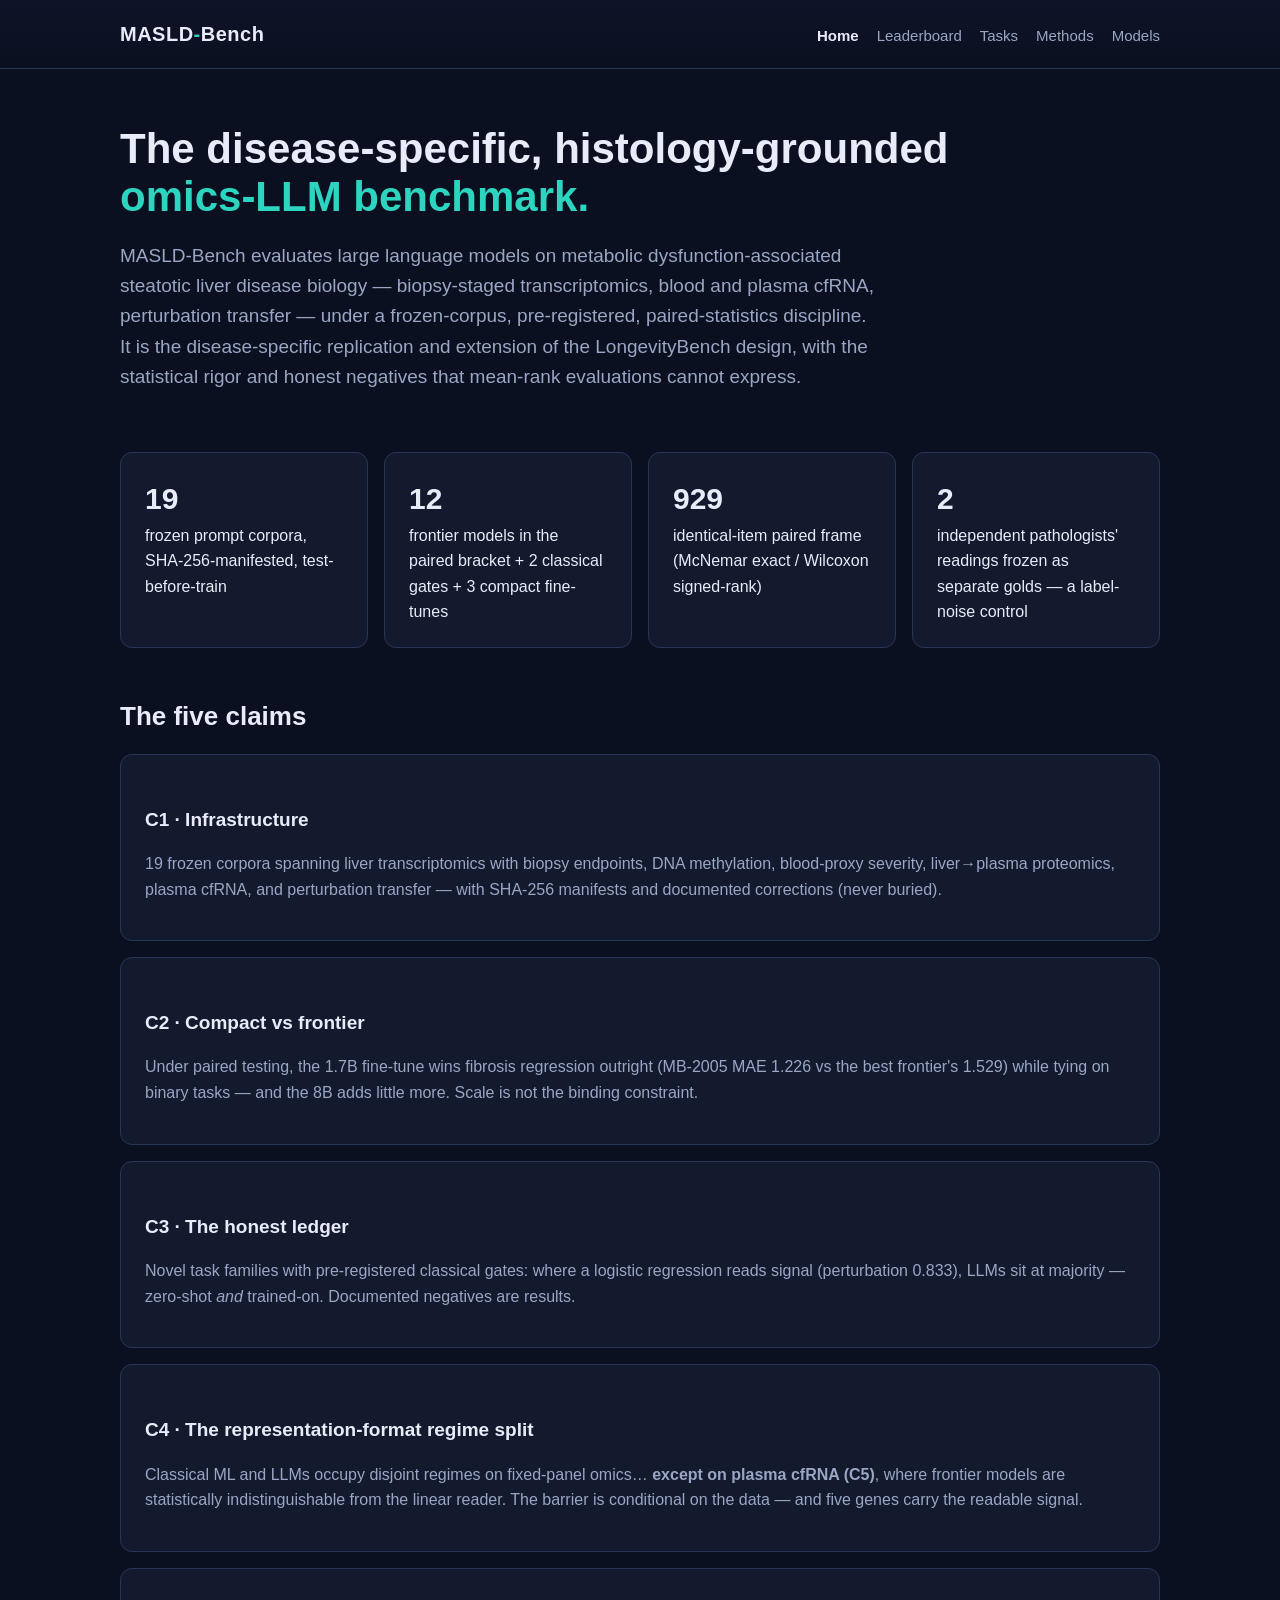
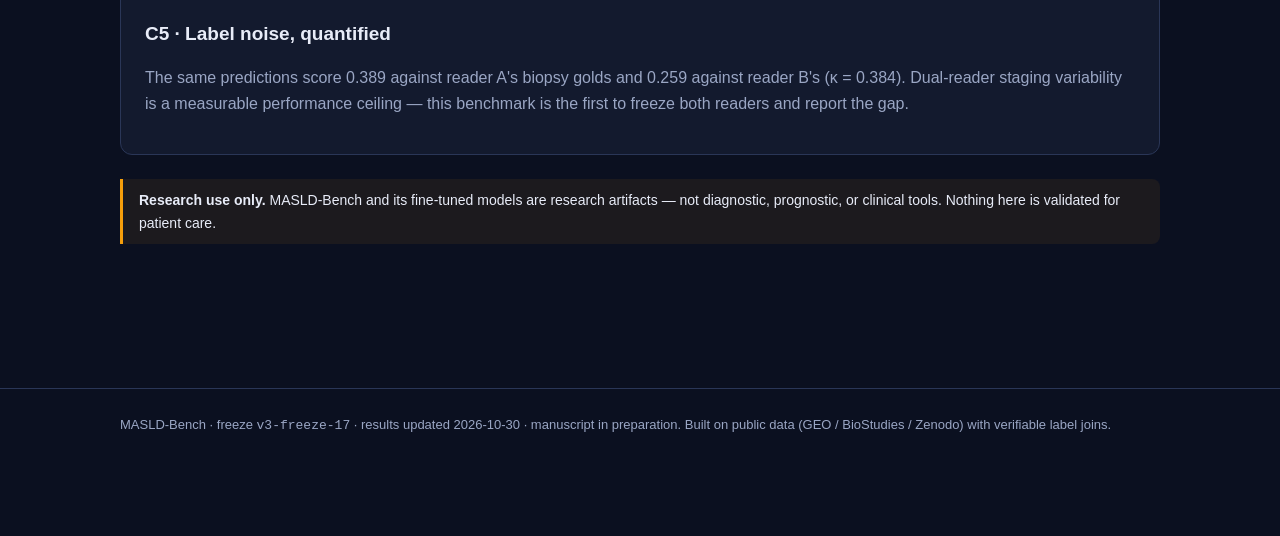
==== site/index.html @ e5a36904 "MASLD-Bench: benchmark code, frozen plans, results tables, site, and HF release artifacts" ====
<!doctype html>
<html lang="en">
<head>
<meta charset="utf-8">
<meta name="viewport" content="width=device-width, initial-scale=1">
<title>MASLD-Bench — the disease-specific omics-LLM benchmark</title>
<link rel="stylesheet" href="assets/style.css">
</head>
<body data-page="home">
<header class="site">
  <div class="wrap">
    <div class="brand">MASLD<span class="accent">-</span>Bench</div>
    <nav class="site">
      <a href="index.html" data-page="home">Home</a>
      <a href="leaderboard.html" data-page="leaderboard">Leaderboard</a>
      <a href="tasks.html" data-page="tasks">Tasks</a>
      <a href="methods.html" data-page="methods">Methods</a>
      <a href="models.html" data-page="models">Models</a>
    </nav>
  </div>
</header>

<div class="wrap">
  <div class="hero">
    <h1>The disease-specific, histology-grounded<br><span class="accent">omics-LLM benchmark.</span></h1>
    <p class="lede">MASLD-Bench evaluates large language models on metabolic dysfunction-associated
      steatotic liver disease biology — biopsy-staged transcriptomics, blood and plasma cfRNA,
      perturbation transfer — under a frozen-corpus, pre-registered, paired-statistics discipline.
      It is the disease-specific replication and extension of the LongevityBench design,
      with the statistical rigor and honest negatives that mean-rank evaluations cannot express.</p>
  </div>

  <div class="grid">
    <div class="card"><div class="kpi">19</div><div>frozen prompt corpora, SHA-256-manifested, test-before-train</div></div>
    <div class="card"><div class="kpi">12</div><div>frontier models in the paired bracket + 2 classical gates + 3 compact fine-tunes</div></div>
    <div class="card"><div class="kpi">929</div><div>identical-item paired frame (McNemar exact / Wilcoxon signed-rank)</div></div>
    <div class="card"><div class="kpi">2</div><div>independent pathologists' readings frozen as separate golds — a label-noise control</div></div>
  </div>

  <h2>The five claims</h2>
  <div class="card">
    <h3>C1 · Infrastructure</h3>
    <p>19 frozen corpora spanning liver transcriptomics with biopsy endpoints, DNA methylation,
    blood-proxy severity, liver→plasma proteomics, plasma cfRNA, and perturbation transfer —
    with SHA-256 manifests and documented corrections (never buried).</p>
  </div>
  <div class="card">
    <h3>C2 · Compact vs frontier</h3>
    <p>Under paired testing, the 1.7B fine-tune wins fibrosis regression outright
    (MB-2005 MAE 1.226 vs the best frontier's 1.529) while tying on binary tasks —
    and the 8B adds little more. Scale is not the binding constraint.</p>
  </div>
  <div class="card">
    <h3>C3 · The honest ledger</h3>
    <p>Novel task families with pre-registered classical gates: where a logistic regression reads
    signal (perturbation 0.833), LLMs sit at majority — zero-shot <i>and</i> trained-on.
    Documented negatives are results.</p>
  </div>
  <div class="card">
    <h3>C4 · The representation-format regime split</h3>
    <p>Classical ML and LLMs occupy disjoint regimes on fixed-panel omics… <b>except on plasma
    cfRNA (C5)</b>, where frontier models are statistically indistinguishable from the linear
    reader. The barrier is conditional on the data — and five genes carry the readable signal.</p>
  </div>
  <div class="card">
    <h3>C5 · Label noise, quantified</h3>
    <p>The same predictions score 0.389 against reader A's biopsy golds and 0.259 against reader B's
    (κ = 0.384). Dual-reader staging variability is a measurable performance ceiling —
    this benchmark is the first to freeze both readers and report the gap.</p>
  </div>

  <div class="disclaimer">
    <b>Research use only.</b> MASLD-Bench and its fine-tuned models are research artifacts —
    not diagnostic, prognostic, or clinical tools. Nothing here is validated for patient care.
  </div>
</div>

<footer class="site">
  <div class="wrap">
    MASLD-Bench · freeze <span class="mono">v3-freeze-17</span> · results updated 2026-10-30 ·
    manuscript in preparation. Built on public data (GEO / BioStudies / Zenodo) with verifiable label joins.
  </div>
</footer>
<script src="assets/app.js"></script>
</body>
</html>
---- site/assets/style.css ----
:root {
  --bg: #0b1020;
  --panel: #131a2e;
  --panel2: #1a2440;
  --ink: #e8ecf8;
  --dim: #9aa6c4;
  --accent: #2dd4bf;
  --accent2: #f59e0b;
  --warn: #f87171;
  --border: #2a3657;
}
* { box-sizing: border-box; }
body {
  margin: 0;
  background: var(--bg);
  color: var(--ink);
  font: 16px/1.6 -apple-system, "Segoe UI", Roboto, Helvetica, Arial, sans-serif;
}
a { color: var(--accent); text-decoration: none; }
a:hover { text-decoration: underline; }
.wrap { max-width: 1080px; margin: 0 auto; padding: 0 20px 60px; }
header.site {
  border-bottom: 1px solid var(--border);
  background: linear-gradient(180deg, #0e1428, #0b1020);
  padding: 18px 0;
}
header.site .wrap { display: flex; align-items: baseline; gap: 24px; flex-wrap: wrap; padding-bottom: 0; }
.brand { font-weight: 800; font-size: 20px; letter-spacing: 0.5px; }
.brand .accent { color: var(--accent); }
nav.site { margin-left: auto; display: flex; gap: 18px; flex-wrap: wrap; font-size: 15px; }
nav.site a { color: var(--dim); }
nav.site a.on { color: var(--ink); font-weight: 600; }
.hero { padding: 56px 0 40px; }
.hero h1 { font-size: 42px; line-height: 1.15; margin: 0 0 16px; }
.hero h1 .accent { color: var(--accent); }
.hero p.lede { font-size: 19px; color: var(--dim); max-width: 760px; }
h2 { font-size: 26px; margin: 48px 0 14px; }
h3 { font-size: 19px; margin: 28px 0 10px; color: var(--ink); }
p, li { color: var(--dim); }
.card {
  background: var(--panel);
  border: 1px solid var(--border);
  border-radius: 12px;
  padding: 22px 24px;
  margin: 16px 0;
}
.grid { display: grid; grid-template-columns: repeat(auto-fit, minmax(240px, 1fr)); gap: 16px; }
.grid .card { margin: 0; }
.badge {
  display: inline-block; font-size: 12px; font-weight: 700; letter-spacing: 0.6px;
  padding: 3px 10px; border-radius: 999px; border: 1px solid var(--border);
  background: var(--panel2); color: var(--dim); margin: 2px 4px 2px 0;
}
.badge.acc { color: var(--accent); border-color: var(--accent); }
.badge.warn { color: var(--warn); border-color: var(--warn); }
.badge.amber { color: var(--accent2); border-color: var(--accent2); }
table {
  width: 100%; border-collapse: collapse; font-size: 14px;
  background: var(--panel); border: 1px solid var(--border); border-radius: 10px;
  overflow: hidden;
}
th, td { padding: 8px 10px; text-align: left; border-bottom: 1px solid var(--border); }
th { background: var(--panel2); color: var(--ink); font-weight: 600; cursor: pointer; user-select: none; white-space: nowrap; }
th.sorted::after { content: " ▼"; color: var(--accent); font-size: 10px; }
th.sorted.desc::after { content: " ▲"; }
tr:hover td { background: rgba(45, 212, 191, 0.05); }
td.num { font-variant-numeric: tabular-nums; text-align: right; }
.filters { display: flex; gap: 10px; flex-wrap: wrap; margin: 14px 0; align-items: center; }
.filters select, .filters input {
  background: var(--panel2); color: var(--ink); border: 1px solid var(--border);
  border-radius: 8px; padding: 7px 12px; font-size: 14px;
}
.kpi { font-size: 30px; font-weight: 800; color: var(--ink); }
.kpi .unit { font-size: 15px; color: var(--dim); font-weight: 500; }
.kpi.good { color: var(--accent); }
.kpi.warn { color: var(--warn); }
footer.site {
  border-top: 1px solid var(--border); padding: 26px 0 40px; margin-top: 60px;
  color: var(--dim); font-size: 13px;
}
.disclaimer {
  border-left: 3px solid var(--accent2); padding: 10px 16px; margin: 24px 0;
  background: rgba(245, 158, 11, 0.07); border-radius: 0 8px 8px 0; font-size: 14px;
}
code { background: var(--panel2); padding: 2px 6px; border-radius: 6px; font-size: 13px; }
.mono { font-family: ui-monospace, "SF Mono", Menlo, monospace; }
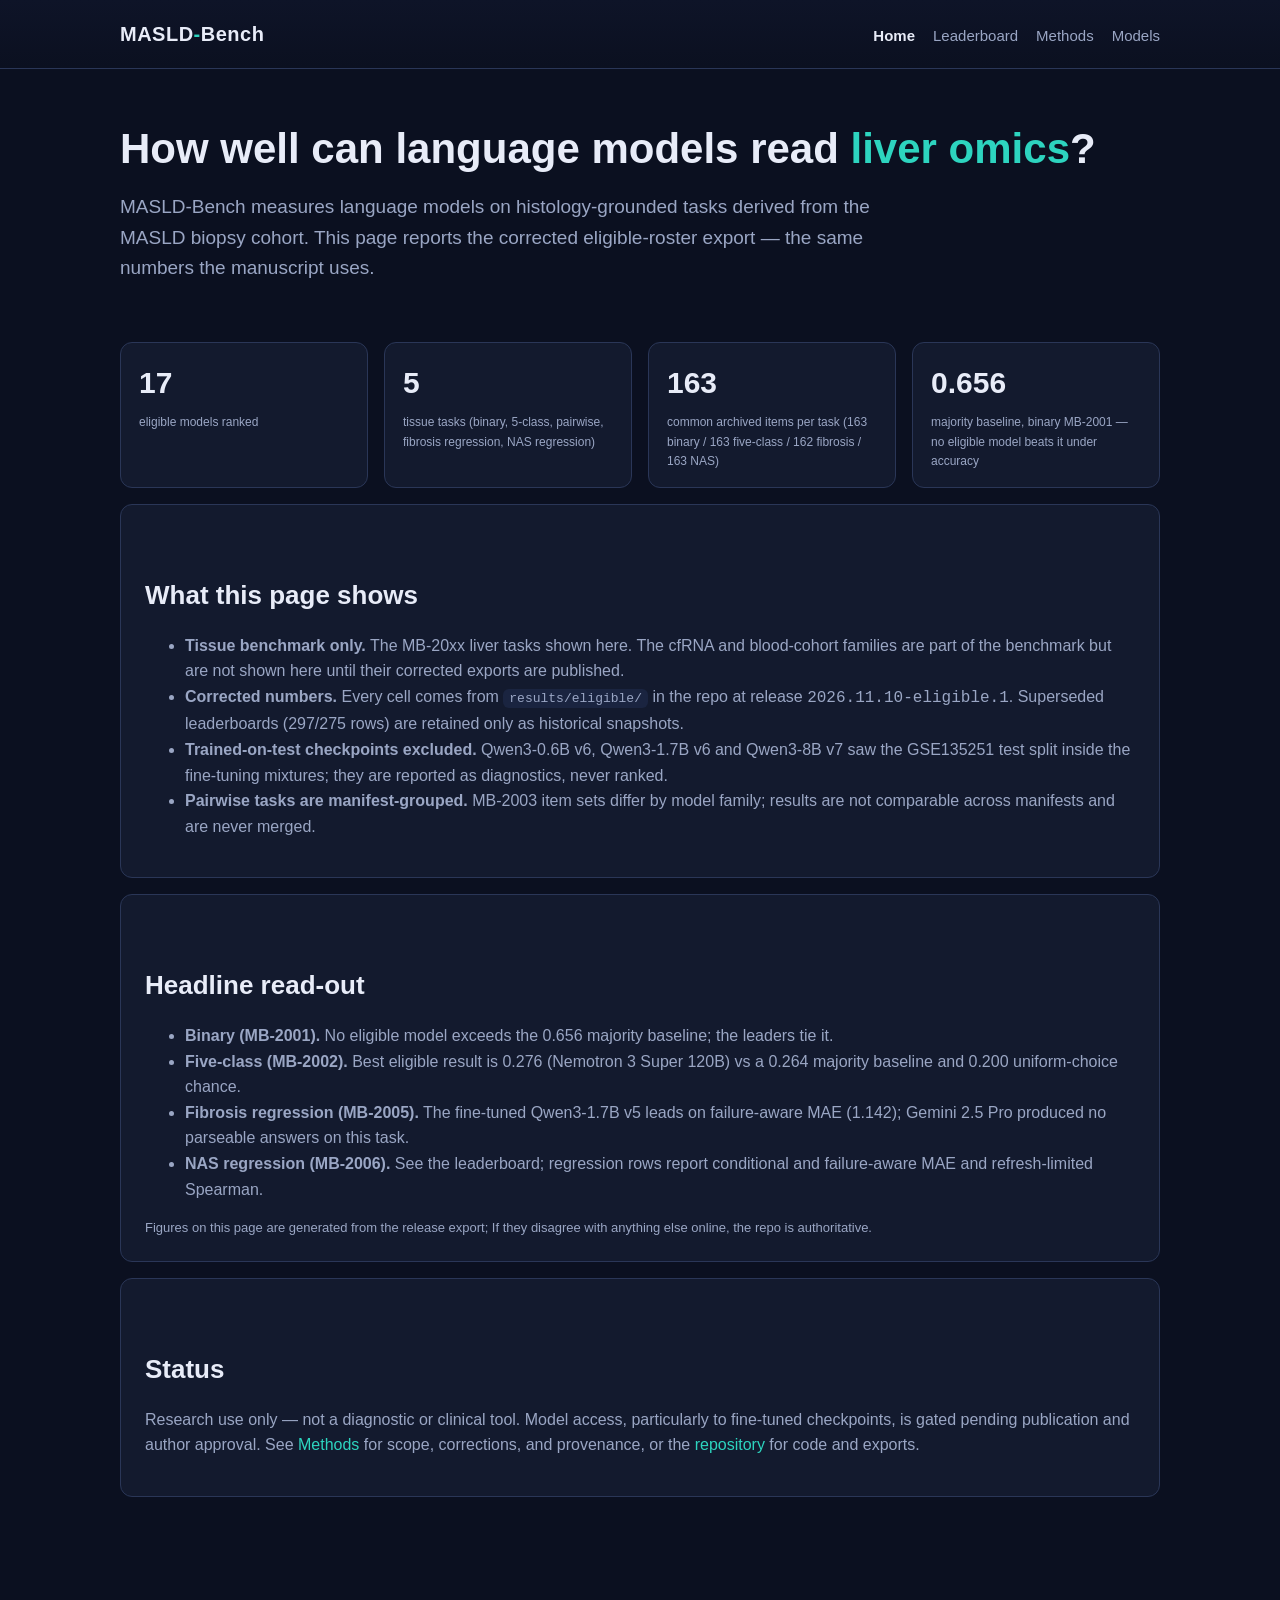
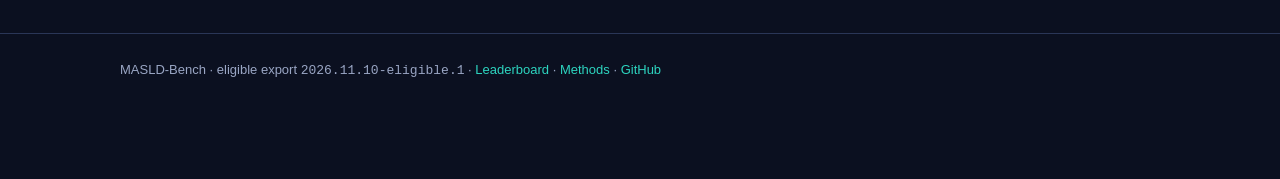
==== commit 1a2b2620: "site: static GitHub Pages leaderboard for the eligible export Adds site/ (plain HTML/CSS/JS, no buil" ====
--- a/site/index.html
+++ b/site/index.html
@@ -3,7 +3,8 @@
 <head>
 <meta charset="utf-8">
 <meta name="viewport" content="width=device-width, initial-scale=1">
-<title>MASLD-Bench — the disease-specific omics-LLM benchmark</title>
+<title>MASLD-Bench — histology-grounded omics LLM benchmark</title>
+<meta name="description" content="MASLD-Bench: corrected, histology-grounded benchmark for LLM reasoning over liver omics. Eligible-roster leaderboard from export 2026.11.10-eligible.1.">
 <link rel="stylesheet" href="assets/style.css">
 </head>
 <body data-page="home">
@@ -13,7 +14,6 @@
     <nav class="site">
       <a href="index.html" data-page="home">Home</a>
       <a href="leaderboard.html" data-page="leaderboard">Leaderboard</a>
-      <a href="tasks.html" data-page="tasks">Tasks</a>
       <a href="methods.html" data-page="methods">Methods</a>
       <a href="models.html" data-page="models">Models</a>
     </nav>
@@ -22,63 +22,52 @@
 
 <div class="wrap">
   <div class="hero">
-    <h1>The disease-specific, histology-grounded<br><span class="accent">omics-LLM benchmark.</span></h1>
-    <p class="lede">MASLD-Bench evaluates large language models on metabolic dysfunction-associated
-      steatotic liver disease biology — biopsy-staged transcriptomics, blood and plasma cfRNA,
-      perturbation transfer — under a frozen-corpus, pre-registered, paired-statistics discipline.
-      It is the disease-specific replication and extension of the LongevityBench design,
-      with the statistical rigor and honest negatives that mean-rank evaluations cannot express.</p>
+    <h1>How well can language models read <span class="accent">liver omics</span>?</h1>
+    <p class="lede">MASLD-Bench measures language models on histology-grounded tasks derived from
+      the MASLD biopsy cohort. This page reports the corrected eligible-roster export —
+      the same numbers the manuscript uses.</p>
   </div>
 
-  <div class="grid">
-    <div class="card"><div class="kpi">19</div><div>frozen prompt corpora, SHA-256-manifested, test-before-train</div></div>
-    <div class="card"><div class="kpi">12</div><div>frontier models in the paired bracket + 2 classical gates + 3 compact fine-tunes</div></div>
-    <div class="card"><div class="kpi">929</div><div>identical-item paired frame (McNemar exact / Wilcoxon signed-rank)</div></div>
-    <div class="card"><div class="kpi">2</div><div>independent pathologists' readings frozen as separate golds — a label-noise control</div></div>
+  <div class="kpi-row">
+    <div class="kpi-card"><div class="kpi">17</div><div class="kpi-note">eligible models ranked</div></div>
+    <div class="kpi-card"><div class="kpi">5</div><div class="kpi-note">tissue tasks (binary, 5-class, pairwise, fibrosis regression, NAS regression)</div></div>
+    <div class="kpi-card"><div class="kpi">163</div><div class="kpi-note">common archived items per task (163 binary / 163 five-class / 162 fibrosis / 163 NAS)</div></div>
+    <div class="kpi-card"><div class="kpi">0.656</div><div class="kpi-note">majority baseline, binary MB-2001 — no eligible model beats it under accuracy</div></div>
   </div>
 
-  <h2>The five claims</h2>
   <div class="card">
-    <h3>C1 · Infrastructure</h3>
-    <p>19 frozen corpora spanning liver transcriptomics with biopsy endpoints, DNA methylation,
-    blood-proxy severity, liver→plasma proteomics, plasma cfRNA, and perturbation transfer —
-    with SHA-256 manifests and documented corrections (never buried).</p>
-  </div>
-  <div class="card">
-    <h3>C2 · Compact vs frontier</h3>
-    <p>Under paired testing, the 1.7B fine-tune wins fibrosis regression outright
-    (MB-2005 MAE 1.226 vs the best frontier's 1.529) while tying on binary tasks —
-    and the 8B adds little more. Scale is not the binding constraint.</p>
-  </div>
-  <div class="card">
-    <h3>C3 · The honest ledger</h3>
-    <p>Novel task families with pre-registered classical gates: where a logistic regression reads
-    signal (perturbation 0.833), LLMs sit at majority — zero-shot <i>and</i> trained-on.
-    Documented negatives are results.</p>
-  </div>
-  <div class="card">
-    <h3>C4 · The representation-format regime split</h3>
-    <p>Classical ML and LLMs occupy disjoint regimes on fixed-panel omics… <b>except on plasma
-    cfRNA (C5)</b>, where frontier models are statistically indistinguishable from the linear
-    reader. The barrier is conditional on the data — and five genes carry the readable signal.</p>
-  </div>
-  <div class="card">
-    <h3>C5 · Label noise, quantified</h3>
-    <p>The same predictions score 0.389 against reader A's biopsy golds and 0.259 against reader B's
-    (κ = 0.384). Dual-reader staging variability is a measurable performance ceiling —
-    this benchmark is the first to freeze both readers and report the gap.</p>
+    <h2>What this page shows</h2>
+    <ul>
+      <li><b>Tissue benchmark only.</b> The MB-20xx liver tasks shown here. The cfRNA and blood-cohort families are part of the benchmark but are not shown here until their corrected exports are published.</li>
+      <li><b>Corrected numbers.</b> Every cell comes from <code>results/eligible/</code> in the repo at release <span class="mono">2026.11.10-eligible.1</span>. Superseded leaderboards (297/275 rows) are retained only as historical snapshots.</li>
+      <li><b>Trained-on-test checkpoints excluded.</b> Qwen3-0.6B v6, Qwen3-1.7B v6 and Qwen3-8B v7 saw the GSE135251 test split inside the fine-tuning mixtures; they are reported as diagnostics, never ranked.</li>
+      <li><b>Pairwise tasks are manifest-grouped.</b> MB-2003 item sets differ by model family; results are not comparable across manifests and are never merged.</li>
+    </ul>
   </div>
 
-  <div class="disclaimer">
-    <b>Research use only.</b> MASLD-Bench and its fine-tuned models are research artifacts —
-    not diagnostic, prognostic, or clinical tools. Nothing here is validated for patient care.
+  <div class="card">
+    <h2>Headline read-out</h2>
+    <ul>
+      <li><b>Binary (MB-2001).</b> No eligible model exceeds the 0.656 majority baseline; the leaders tie it.</li>
+      <li><b>Five-class (MB-2002).</b> Best eligible result is 0.276 (Nemotron 3 Super 120B) vs a 0.264 majority baseline and 0.200 uniform-choice chance.</li>
+      <li><b>Fibrosis regression (MB-2005).</b> The fine-tuned Qwen3-1.7B v5 leads on failure-aware MAE (1.142); Gemini 2.5 Pro produced no parseable answers on this task.</li>
+      <li><b>NAS regression (MB-2006).</b> See the leaderboard; regression rows report conditional and failure-aware MAE and refresh-limited Spearman.</li>
+    </ul>
+    <p class="note">Figures on this page are generated from the release export; If they disagree with anything else online, the repo is authoritative.</p>
+  </div>
+
+  <div class="card">
+    <h2>Status</h2>
+    <p>Research use only — not a diagnostic or clinical tool. Model access, particularly to fine-tuned checkpoints, is gated pending publication and author approval. See <a href="methods.html">Methods</a> for scope, corrections, and provenance, or the <a href="https://github.com/subhadipban-lgtm/masld-bench">repository</a> for code and exports.</p>
   </div>
 </div>
 
 <footer class="site">
   <div class="wrap">
-    MASLD-Bench · freeze <span class="mono">v3-freeze-17</span> · results updated 2026-10-30 ·
-    manuscript in preparation. Built on public data (GEO / BioStudies / Zenodo) with verifiable label joins.
+    MASLD-Bench · eligible export <span class="mono">2026.11.10-eligible.1</span> ·
+    <a href="leaderboard.html">Leaderboard</a> ·
+    <a href="methods.html">Methods</a> ·
+    <a href="https://github.com/subhadipban-lgtm/masld-bench">GitHub</a>
   </div>
 </footer>
 <script src="assets/app.js"></script>
--- a/site/assets/style.css
+++ b/site/assets/style.css
@@ -84,3 +84,26 @@
 }
 code { background: var(--panel2); padding: 2px 6px; border-radius: 6px; font-size: 13px; }
 .mono { font-family: ui-monospace, "SF Mono", Menlo, monospace; }
+
+/* --- site/2026 eligible export --- */
+.kpi.small { font-size: 22px; }
+.kpi-note { font-size: 12px; color: var(--dim); margin-top: 6px; }
+.lede.small { font-size: 16px; color: var(--dim); max-width: 70ch; }
+tr.best td { background: rgba(45, 212, 191, 0.10); }
+th[data-k] { cursor: pointer; user-select: none; }
+th[data-k]:hover { color: var(--accent); }
+th.sorted::after { content: " ▾"; color: var(--accent); font-size: 10px; }
+.small { font-size: 12px; }
+.note { font-size: 13px; color: var(--dim); margin: 10px 0 0; }
+.pill { display: inline-block; border: 1px solid var(--border); border-radius: 999px; padding: 2px 10px; font-size: 12px; color: var(--dim); }
+.pill.good { color: var(--accent); border-color: var(--accent); }
+.pill.warn { color: var(--warn); border-color: var(--warn); }
+.kpi-row { display: grid; grid-template-columns: repeat(auto-fit, minmax(200px, 1fr)); gap: 16px; }
+.kpi-card { background: var(--panel); border: 1px solid var(--border); border-radius: 12px; padding: 16px 18px; }
+.export { margin-top: 14px; }
+button.btn { background: var(--panel2); color: var(--ink); border: 1px solid var(--border); border-radius: 8px; padding: 8px 14px; font-size: 13px; cursor: pointer; }
+button.btn:hover { border-color: var(--accent); color: var(--accent); }
+table.compact td, table.compact th { padding: 6px 8px; font-size: 13px; }
+.scroll-x { overflow-x: auto; }
+.manifest-group { margin-top: 22px; }
+.manifest-group h3 { margin-bottom: 4px; }
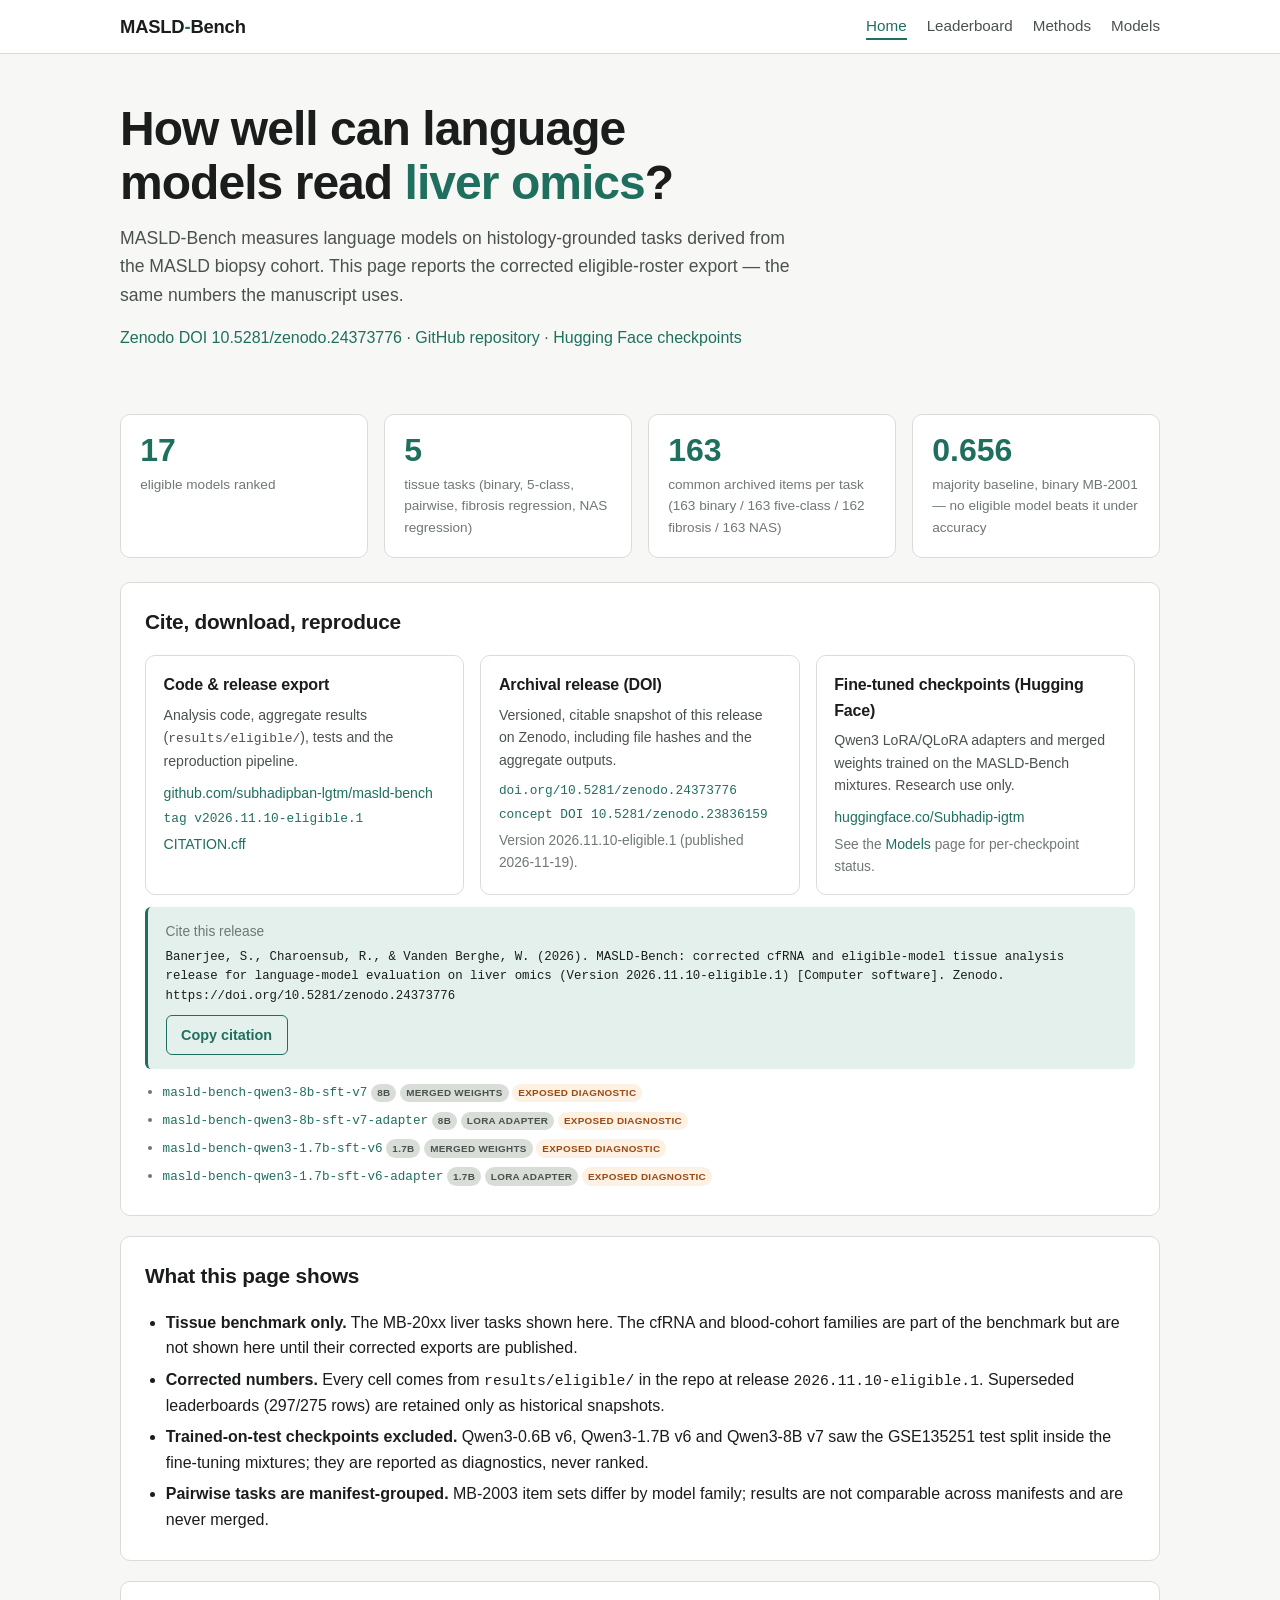
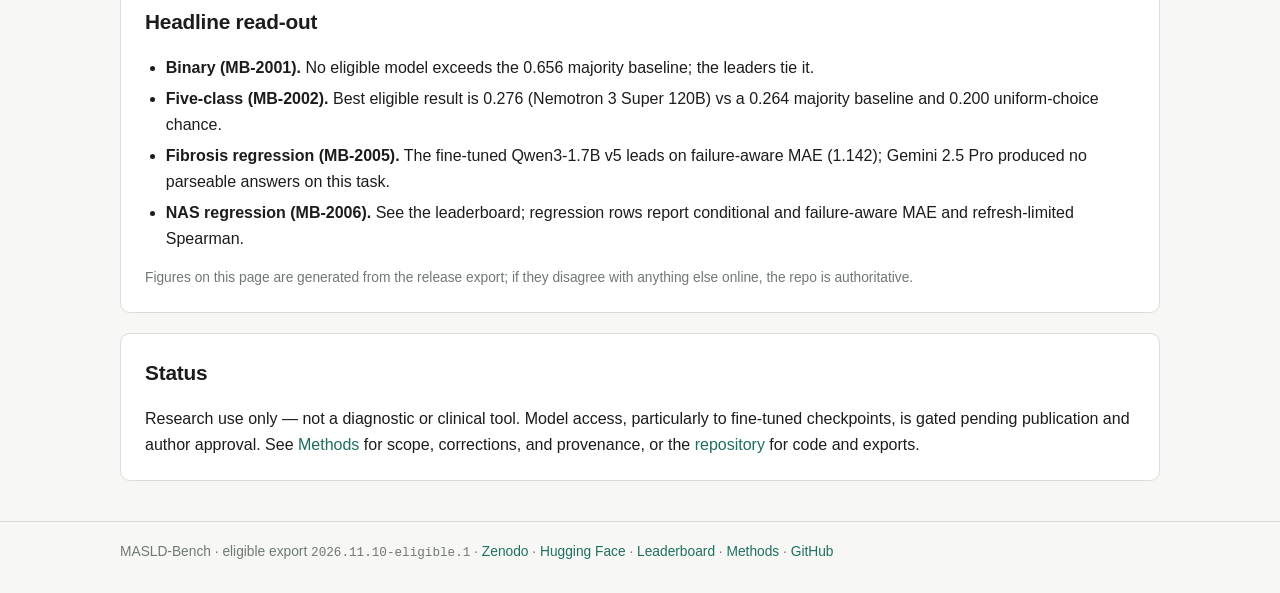
==== commit f49b9f62: "site: add Zenodo DOI, Hugging Face checkpoint links and citation block - Add shared citation/resourc" ====
--- a/site/index.html
+++ b/site/index.html
@@ -4,7 +4,7 @@
 <meta charset="utf-8">
 <meta name="viewport" content="width=device-width, initial-scale=1">
 <title>MASLD-Bench — histology-grounded omics LLM benchmark</title>
-<meta name="description" content="MASLD-Bench: corrected, histology-grounded benchmark for LLM reasoning over liver omics. Eligible-roster leaderboard from export 2026.11.10-eligible.1.">
+<meta name="description" content="MASLD-Bench: corrected, histology-grounded benchmark for LLM reasoning over liver omics. Eligible-roster leaderboard from export 2026.11.10-eligible.1. Code on GitHub, archival release on Zenodo, fine-tuned checkpoints on Hugging Face.">
 <link rel="stylesheet" href="assets/style.css">
 </head>
 <body data-page="home">
@@ -26,6 +26,11 @@
     <p class="lede">MASLD-Bench measures language models on histology-grounded tasks derived from
       the MASLD biopsy cohort. This page reports the corrected eligible-roster export —
       the same numbers the manuscript uses.</p>
+    <p class="lede small">
+      <a href="https://doi.org/10.5281/zenodo.24373776">Zenodo DOI 10.5281/zenodo.24373776</a> ·
+      <a href="https://github.com/subhadipban-lgtm/masld-bench">GitHub repository</a> ·
+      <a href="https://huggingface.co/Subhadip-igtm">Hugging Face checkpoints</a>
+    </p>
   </div>
 
   <div class="kpi-row">
@@ -33,6 +38,11 @@
     <div class="kpi-card"><div class="kpi">5</div><div class="kpi-note">tissue tasks (binary, 5-class, pairwise, fibrosis regression, NAS regression)</div></div>
     <div class="kpi-card"><div class="kpi">163</div><div class="kpi-note">common archived items per task (163 binary / 163 five-class / 162 fibrosis / 163 NAS)</div></div>
     <div class="kpi-card"><div class="kpi">0.656</div><div class="kpi-note">majority baseline, binary MB-2001 — no eligible model beats it under accuracy</div></div>
+  </div>
+
+  <div class="card">
+    <h2>Cite, download, reproduce</h2>
+    <div data-masld-resources></div>
   </div>
 
   <div class="card">
@@ -53,7 +63,7 @@
       <li><b>Fibrosis regression (MB-2005).</b> The fine-tuned Qwen3-1.7B v5 leads on failure-aware MAE (1.142); Gemini 2.5 Pro produced no parseable answers on this task.</li>
       <li><b>NAS regression (MB-2006).</b> See the leaderboard; regression rows report conditional and failure-aware MAE and refresh-limited Spearman.</li>
     </ul>
-    <p class="note">Figures on this page are generated from the release export; If they disagree with anything else online, the repo is authoritative.</p>
+    <p class="note">Figures on this page are generated from the release export; if they disagree with anything else online, the repo is authoritative.</p>
   </div>
 
   <div class="card">
@@ -65,6 +75,8 @@
 <footer class="site">
   <div class="wrap">
     MASLD-Bench · eligible export <span class="mono">2026.11.10-eligible.1</span> ·
+    <a href="https://doi.org/10.5281/zenodo.24373776">Zenodo</a> ·
+    <a href="https://huggingface.co/Subhadip-igtm">Hugging Face</a> ·
     <a href="leaderboard.html">Leaderboard</a> ·
     <a href="methods.html">Methods</a> ·
     <a href="https://github.com/subhadipban-lgtm/masld-bench">GitHub</a>
--- a/site/assets/style.css
+++ b/site/assets/style.css
@@ -1,109 +1,251 @@
+/*! MASLD-Bench site stylesheet */
 :root {
-  --bg: #0b1020;
-  --panel: #131a2e;
-  --panel2: #1a2440;
-  --ink: #e8ecf8;
-  --dim: #9aa6c4;
-  --accent: #2dd4bf;
-  --accent2: #f59e0b;
-  --warn: #f87171;
-  --border: #2a3657;
+  --bg: #f7f8f6;
+  --bg-card: #ffffff;
+  --ink: #1a1d1b;
+  --ink-soft: #4a524d;
+  --ink-faint: #6f7873;
+  --line: #d9ddd8;
+  --accent: #1f6f5f;
+  --accent-soft: #e4f0ec;
+  --accent-warn: #9a4b13;
+  --accent-warn-soft: #fdf1e4;
+  --mono: "SFMono-Regular", "JetBrains Mono", Menlo, Consolas, monospace;
+}
+@media (prefers-color-scheme: dark) {
+  :root {
+    --bg: #141615;
+    --bg-card: #1c1f1e;
+    --ink: #e6e9e7;
+    --ink-soft: #b7bfba;
+    --ink-faint: #8e9792;
+    --line: #2e3331;
+    --accent: #6fd1bd;
+    --accent-soft: #1f2d2a;
+    --accent-warn: #e5a06a;
+    --accent-warn-soft: #3a2a1c;
+  }
 }
 * { box-sizing: border-box; }
+html { scroll-behavior: smooth; }
 body {
   margin: 0;
+  font-family: -apple-system, BlinkMacSystemFont, "Segoe UI", Roboto, "Helvetica Neue", Arial, sans-serif;
   background: var(--bg);
   color: var(--ink);
-  font: 16px/1.6 -apple-system, "Segoe UI", Roboto, Helvetica, Arial, sans-serif;
+  line-height: 1.6;
 }
 a { color: var(--accent); text-decoration: none; }
 a:hover { text-decoration: underline; }
-.wrap { max-width: 1080px; margin: 0 auto; padding: 0 20px 60px; }
+code, .mono { font-family: var(--mono); font-size: 0.92em; }
+pre.mono {
+  background: var(--accent-soft);
+  padding: 0.9rem 1rem;
+  border-radius: 6px;
+  overflow-x: auto;
+  font-size: 0.85em;
+  line-height: 1.5;
+}
+.wrap { max-width: 1080px; margin: 0 auto; padding: 0 1.25rem; }
+
+/* Header */
 header.site {
-  border-bottom: 1px solid var(--border);
-  background: linear-gradient(180deg, #0e1428, #0b1020);
-  padding: 18px 0;
-}
-header.site .wrap { display: flex; align-items: baseline; gap: 24px; flex-wrap: wrap; padding-bottom: 0; }
-.brand { font-weight: 800; font-size: 20px; letter-spacing: 0.5px; }
+  border-bottom: 1px solid var(--line);
+  background: var(--bg-card);
+  position: sticky;
+  top: 0;
+  z-index: 10;
+}
+header.site .wrap {
+  display: flex;
+  align-items: center;
+  justify-content: space-between;
+  flex-wrap: wrap;
+  gap: 0.5rem;
+  padding-top: 0.75rem;
+  padding-bottom: 0.75rem;
+}
+.brand { font-weight: 700; letter-spacing: -0.01em; font-size: 1.15rem; }
 .brand .accent { color: var(--accent); }
-nav.site { margin-left: auto; display: flex; gap: 18px; flex-wrap: wrap; font-size: 15px; }
-nav.site a { color: var(--dim); }
-nav.site a.on { color: var(--ink); font-weight: 600; }
-.hero { padding: 56px 0 40px; }
-.hero h1 { font-size: 42px; line-height: 1.15; margin: 0 0 16px; }
-.hero h1 .accent { color: var(--accent); }
-.hero p.lede { font-size: 19px; color: var(--dim); max-width: 760px; }
-h2 { font-size: 26px; margin: 48px 0 14px; }
-h3 { font-size: 19px; margin: 28px 0 10px; color: var(--ink); }
-p, li { color: var(--dim); }
+nav.site { display: flex; gap: 1.25rem; flex-wrap: wrap; }
+nav.site a { color: var(--ink-soft); font-weight: 500; font-size: 0.95rem; }
+nav.site a:hover { color: var(--accent); text-decoration: none; }
+nav.site a.active { color: var(--accent); border-bottom: 2px solid var(--accent); }
+
+/* Hero */
+.hero { padding: 3rem 0 1.5rem; }
+.hero h1 {
+  font-size: clamp(1.9rem, 4.5vw, 3rem);
+  line-height: 1.12;
+  letter-spacing: -0.02em;
+  margin: 0 0 0.9rem;
+  max-width: 22ch;
+}
+.hero .accent { color: var(--accent); }
+.lede { font-size: 1.1rem; color: var(--ink-soft); max-width: 70ch; margin: 0 0 1rem; }
+.lede.small { font-size: 1rem; }
+
+/* KPI row */
+.kpi-row {
+  display: grid;
+  grid-template-columns: repeat(auto-fit, minmax(200px, 1fr));
+  gap: 1rem;
+  margin: 1.5rem 0;
+}
+.kpi-card {
+  background: var(--bg-card);
+  border: 1px solid var(--line);
+  border-radius: 10px;
+  padding: 1.1rem 1.2rem;
+}
+.kpi { font-size: 2rem; font-weight: 700; color: var(--accent); line-height: 1.1; }
+.kpi-note { font-size: 0.85rem; color: var(--ink-faint); margin-top: 0.35rem; }
+
+/* Cards */
 .card {
-  background: var(--panel);
-  border: 1px solid var(--border);
-  border-radius: 12px;
-  padding: 22px 24px;
-  margin: 16px 0;
-}
-.grid { display: grid; grid-template-columns: repeat(auto-fit, minmax(240px, 1fr)); gap: 16px; }
-.grid .card { margin: 0; }
+  background: var(--bg-card);
+  border: 1px solid var(--line);
+  border-radius: 10px;
+  padding: 1.4rem 1.5rem;
+  margin: 1.25rem 0;
+}
+.card h2, .card h3 { margin-top: 0; letter-spacing: -0.01em; }
+.card h2 { font-size: 1.3rem; }
+.card h3 { font-size: 1.1rem; }
+.card p:last-child, .card ul:last-child, .card ol:last-child { margin-bottom: 0; }
+.card ul, .card ol { padding-left: 1.3rem; }
+.card li { margin: 0.35rem 0; }
+.card table { margin-top: 0.5rem; }
+
+/* Generic page H1 */
+.wrap > h1 { font-size: 1.9rem; letter-spacing: -0.01em; margin: 2rem 0 0.6rem; }
+
+/* Tables */
+.scroll-x { overflow-x: auto; -webkit-overflow-scrolling: touch; }
+table { width: 100%; border-collapse: collapse; font-size: 0.92em; }
+th, td { text-align: left; padding: 0.55rem 0.7rem; border-bottom: 1px solid var(--line); vertical-align: top; }
+th { color: var(--ink-faint); font-weight: 600; font-size: 0.82em; text-transform: uppercase; letter-spacing: 0.04em; white-space: nowrap; }
+tbody tr:hover { background: var(--accent-soft); }
+table.compact th, table.compact td { padding: 0.5rem 0.6rem; }
+td.num { text-align: right; font-variant-numeric: tabular-nums; white-space: nowrap; }
+td.best { font-weight: 700; color: var(--accent); }
+
+/* Pills / badges */
+.pill {
+  display: inline-block;
+  font-size: 0.72em;
+  font-weight: 600;
+  letter-spacing: 0.03em;
+  text-transform: uppercase;
+  padding: 0.15em 0.6em;
+  border-radius: 999px;
+  background: var(--accent-soft);
+  color: var(--accent);
+  white-space: nowrap;
+}
+.pill.warn { background: var(--accent-warn-soft); color: var(--accent-warn); }
+.pill.muted { background: var(--line); color: var(--ink-soft); }
 .badge {
-  display: inline-block; font-size: 12px; font-weight: 700; letter-spacing: 0.6px;
-  padding: 3px 10px; border-radius: 999px; border: 1px solid var(--border);
-  background: var(--panel2); color: var(--dim); margin: 2px 4px 2px 0;
-}
-.badge.acc { color: var(--accent); border-color: var(--accent); }
-.badge.warn { color: var(--warn); border-color: var(--warn); }
-.badge.amber { color: var(--accent2); border-color: var(--accent2); }
-table {
-  width: 100%; border-collapse: collapse; font-size: 14px;
-  background: var(--panel); border: 1px solid var(--border); border-radius: 10px;
-  overflow: hidden;
-}
-th, td { padding: 8px 10px; text-align: left; border-bottom: 1px solid var(--border); }
-th { background: var(--panel2); color: var(--ink); font-weight: 600; cursor: pointer; user-select: none; white-space: nowrap; }
-th.sorted::after { content: " ▼"; color: var(--accent); font-size: 10px; }
-th.sorted.desc::after { content: " ▲"; }
-tr:hover td { background: rgba(45, 212, 191, 0.05); }
-td.num { font-variant-numeric: tabular-nums; text-align: right; }
-.filters { display: flex; gap: 10px; flex-wrap: wrap; margin: 14px 0; align-items: center; }
-.filters select, .filters input {
-  background: var(--panel2); color: var(--ink); border: 1px solid var(--border);
-  border-radius: 8px; padding: 7px 12px; font-size: 14px;
-}
-.kpi { font-size: 30px; font-weight: 800; color: var(--ink); }
-.kpi .unit { font-size: 15px; color: var(--dim); font-weight: 500; }
-.kpi.good { color: var(--accent); }
-.kpi.warn { color: var(--warn); }
-footer.site {
-  border-top: 1px solid var(--border); padding: 26px 0 40px; margin-top: 60px;
-  color: var(--dim); font-size: 13px;
-}
+  display: inline-block;
+  font-size: 0.75em;
+  font-weight: 600;
+  padding: 0.15em 0.55em;
+  border-radius: 4px;
+  background: var(--accent-soft);
+  color: var(--accent);
+}
+
+/* Exposed-diagnostic rows */
+tr.exposed td { color: var(--ink-faint); }
+tr.exposed td:first-child { border-left: 3px solid var(--accent-warn); }
+
+/* Filters */
+.filters {
+  display: flex;
+  flex-wrap: wrap;
+  gap: 0.75rem 1.25rem;
+  align-items: flex-end;
+  margin-bottom: 0.75rem;
+}
+.filters label { display: flex; flex-direction: column; font-size: 0.8rem; color: var(--ink-faint); gap: 0.2rem; }
+select, input[type="text"] {
+  font: inherit;
+  font-size: 0.92rem;
+  padding: 0.35rem 0.5rem;
+  border: 1px solid var(--line);
+  border-radius: 6px;
+  background: var(--bg);
+  color: var(--ink);
+}
+.btn {
+  font: inherit;
+  font-size: 0.9rem;
+  font-weight: 600;
+  padding: 0.45rem 0.9rem;
+  border: 1px solid var(--accent);
+  border-radius: 6px;
+  background: var(--accent);
+  color: #fff;
+  cursor: pointer;
+}
+.btn:hover { filter: brightness(1.08); cursor: pointer; }
+.btn.ghost { background: transparent; color: var(--accent); }
+.btn.ghost.active { background: var(--accent); color: #fff; }
+
+.note { font-size: 0.86rem; color: var(--ink-faint); }
 .disclaimer {
-  border-left: 3px solid var(--accent2); padding: 10px 16px; margin: 24px 0;
-  background: rgba(245, 158, 11, 0.07); border-radius: 0 8px 8px 0; font-size: 14px;
-}
-code { background: var(--panel2); padding: 2px 6px; border-radius: 6px; font-size: 13px; }
-.mono { font-family: ui-monospace, "SF Mono", Menlo, monospace; }
-
-/* --- site/2026 eligible export --- */
-.kpi.small { font-size: 22px; }
-.kpi-note { font-size: 12px; color: var(--dim); margin-top: 6px; }
-.lede.small { font-size: 16px; color: var(--dim); max-width: 70ch; }
-tr.best td { background: rgba(45, 212, 191, 0.10); }
-th[data-k] { cursor: pointer; user-select: none; }
-th[data-k]:hover { color: var(--accent); }
-th.sorted::after { content: " ▾"; color: var(--accent); font-size: 10px; }
-.small { font-size: 12px; }
-.note { font-size: 13px; color: var(--dim); margin: 10px 0 0; }
-.pill { display: inline-block; border: 1px solid var(--border); border-radius: 999px; padding: 2px 10px; font-size: 12px; color: var(--dim); }
-.pill.good { color: var(--accent); border-color: var(--accent); }
-.pill.warn { color: var(--warn); border-color: var(--warn); }
-.kpi-row { display: grid; grid-template-columns: repeat(auto-fit, minmax(200px, 1fr)); gap: 16px; }
-.kpi-card { background: var(--panel); border: 1px solid var(--border); border-radius: 12px; padding: 16px 18px; }
-.export { margin-top: 14px; }
-button.btn { background: var(--panel2); color: var(--ink); border: 1px solid var(--border); border-radius: 8px; padding: 8px 14px; font-size: 13px; cursor: pointer; }
-button.btn:hover { border-color: var(--accent); color: var(--accent); }
-table.compact td, table.compact th { padding: 6px 8px; font-size: 13px; }
-.scroll-x { overflow-x: auto; }
-.manifest-group { margin-top: 22px; }
-.manifest-group h3 { margin-bottom: 4px; }
+  font-size: 0.8rem;
+  color: var(--ink-faint);
+  border-top: 1px solid var(--line);
+  padding-top: 0.75rem;
+  margin-top: 1.5rem;
+}
+
+/* Footer */
+footer.site { border-top: 1px solid var(--line); margin-top: 2.5rem; font-size: 0.86rem; color: var(--ink-faint); }
+footer.site .wrap { padding-top: 1.2rem; padding-bottom: 2rem; }
+
+/* Citation + resource blocks */
+.cite-block {
+  background: var(--accent-soft);
+  border-left: 3px solid var(--accent);
+  border-radius: 6px;
+  padding: 0.9rem 1.1rem;
+  margin: 0.75rem 0;
+  font-size: 0.9em;
+}
+.cite-block pre {
+  margin: 0;
+  white-space: pre-wrap;
+  word-break: break-word;
+  font-family: var(--mono);
+  font-size: 0.86em;
+  line-height: 1.55;
+  background: transparent;
+  padding: 0;
+}
+.cite-block .cite-copy { margin-top: 0.6rem; }
+.resource-grid {
+  display: grid;
+  grid-template-columns: repeat(auto-fit, minmax(260px, 1fr));
+  gap: 1rem;
+  margin: 1rem 0 0.5rem;
+}
+.resource {
+  border: 1px solid var(--line);
+  border-radius: 10px;
+  padding: 1rem 1.1rem;
+  background: var(--bg-card);
+}
+.resource h3 { margin: 0 0 0.35rem; font-size: 1rem; }
+.resource p { margin: 0 0 0.6rem; font-size: 0.88rem; color: var(--ink-soft); }
+.resource .links { display: flex; flex-direction: column; gap: 0.25rem; }
+.resource .links a { font-size: 0.88rem; word-break: break-all; }
+.resource .links .mono { font-size: 0.8em; }
+
+@media (max-width: 640px) {
+  .hero { padding: 2rem 0 1rem; }
+  .kpi { font-size: 1.7rem; }
+  .card { padding: 1.1rem 1rem; }
+  th, td { padding: 0.45rem 0.5rem; }
+}
